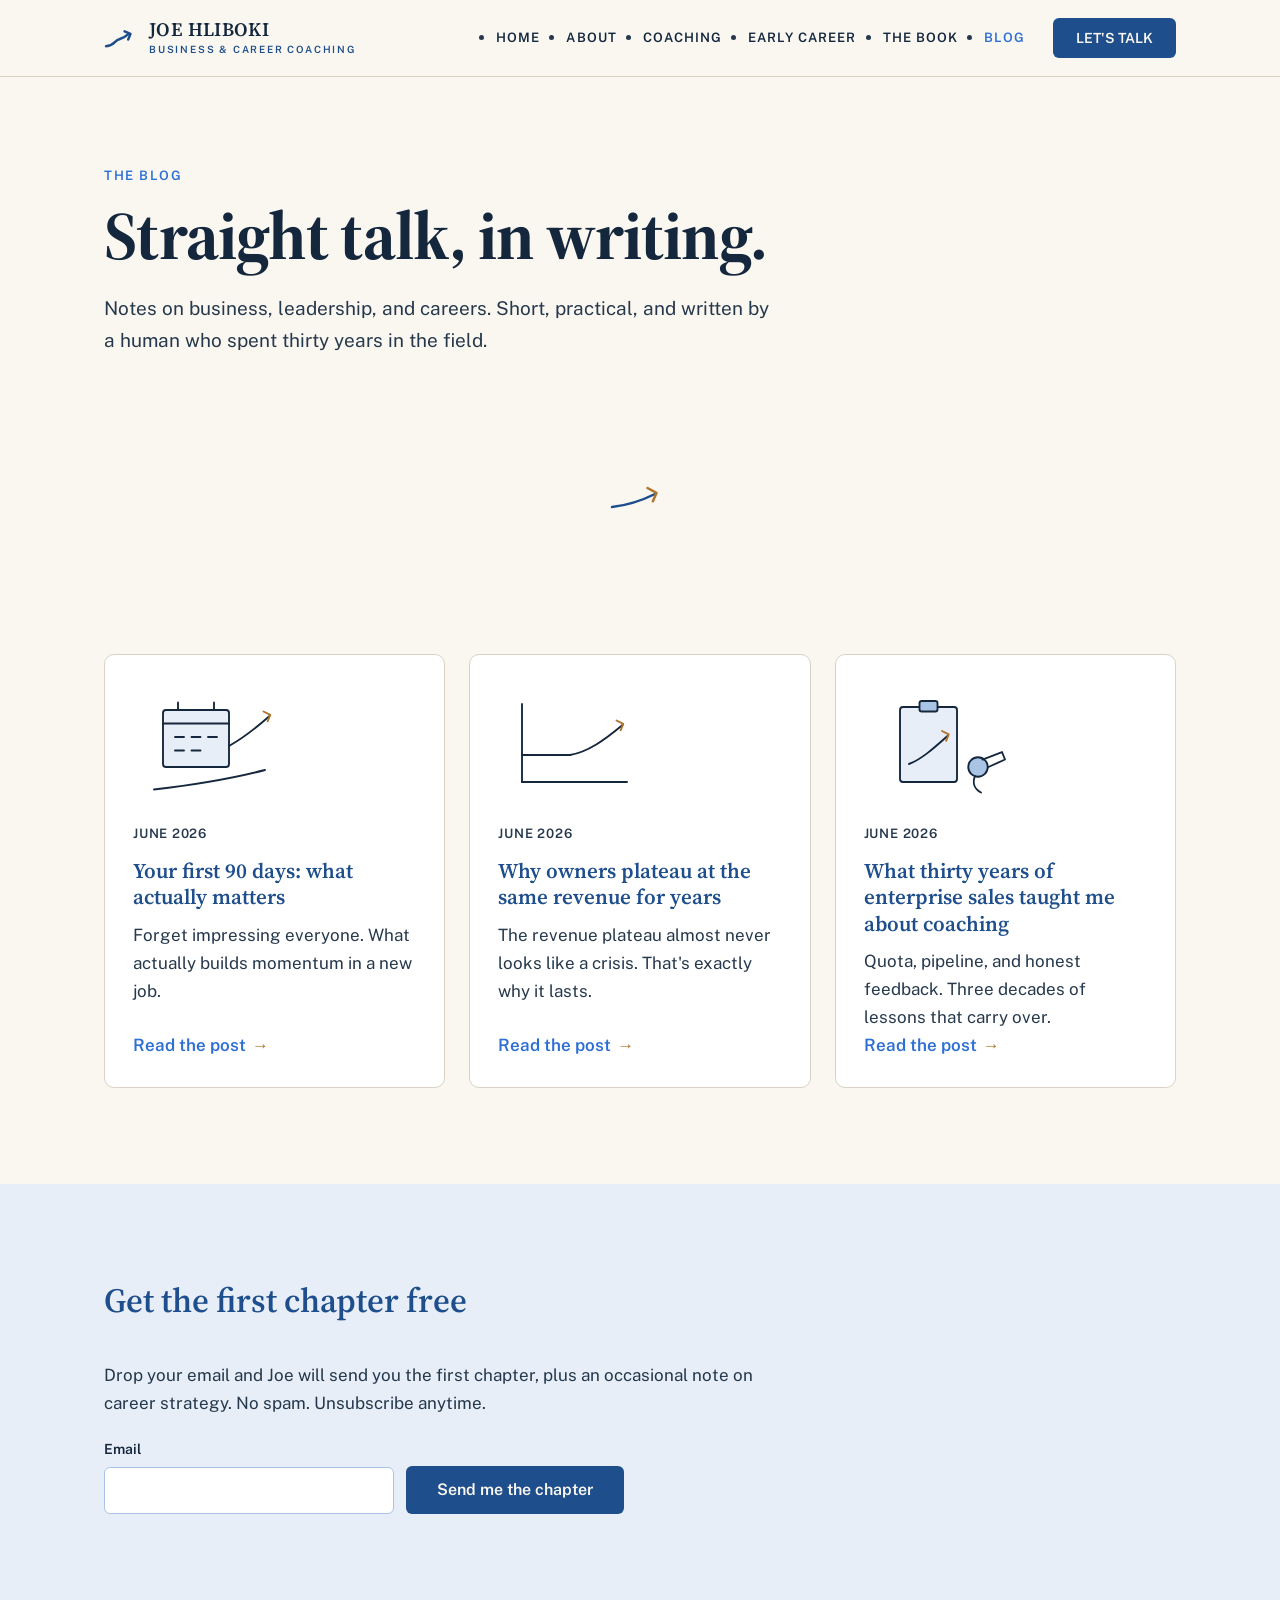
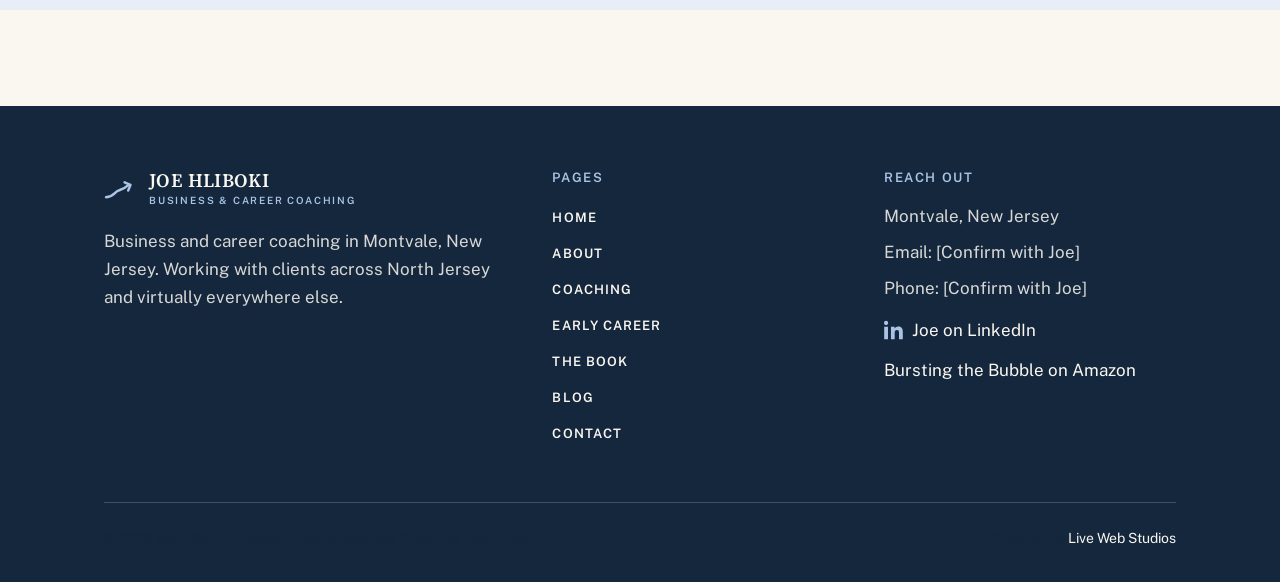
==== blog/index.html @ 923fd943 "Initial build: Joe Hliboki coaching site with design review round applied Static site (10 pages) plu" ====
<!DOCTYPE html>
<html lang="en">
<head>
  <meta charset="UTF-8">
  <meta name="viewport" content="width=device-width, initial-scale=1">
  <title>Blog | Joe Hliboki, Business &amp; Career Coach</title>
  <meta name="description" content="Straight talk on business growth, leadership, and early-career strategy from coach and author Joe Hliboki.">
  <!-- CANONICAL: confirm final domain with Joe, then update on every page before go-live -->
  <link rel="canonical" href="https://joehliboki.com/blog/index.html">

  <!-- Open Graph -->
  <meta property="og:title" content="Blog | Joe Hliboki, Business &amp; Career Coach">
  <meta property="og:description" content="Straight talk on business growth, leadership, and early-career strategy from coach and author Joe Hliboki.">
  <!-- CONFIRM WITH JOE: no og-image asset exists yet. Needs a 1200x630px image at images/og-image.jpg before go-live -->
  <meta property="og:image" content="https://joehliboki.com/images/og-image.jpg">
  <meta property="og:url" content="https://joehliboki.com/blog/index.html">
  <meta property="og:type" content="website">

  <link rel="icon" type="image/svg+xml" href="data:image/svg+xml,%3Csvg xmlns='http://www.w3.org/2000/svg' viewBox='0 0 64 64'%3E%3Crect width='64' height='64' rx='14' fill='%23FAF7F1'/%3E%3Cpath d='M10 46c8-1 13-4 17-8 3.2-3.4 6.8-4.8 12-6.6 5.6-2 9.6-4.4 13-7.4' fill='none' stroke='%231E4E8C' stroke-width='5' stroke-linecap='round'/%3E%3Cpath d='M41 15.5l12 6.5-5 12' fill='none' stroke='%231E4E8C' stroke-width='5' stroke-linecap='round' stroke-linejoin='round'/%3E%3C/svg%3E">

  <link rel="preconnect" href="https://fonts.googleapis.com">
  <link rel="preconnect" href="https://fonts.gstatic.com" crossorigin>
  <link href="https://fonts.googleapis.com/css2?family=Public+Sans:wght@400;600&family=Source+Serif+4:opsz,wght@8..60,600;8..60,700&display=swap" rel="stylesheet">
  <link rel="stylesheet" href="../css/style.css">

  <script type="application/ld+json">
  {
    "@context": "https://schema.org",
    "@type": "Blog",
    "name": "Joe Hliboki Blog",
    "description": "Straight talk on business growth, leadership, and early-career strategy.",
    "url": "https://joehliboki.com/blog/index.html",
    "author": {
      "@type": "Person",
      "@id": "https://joehliboki.com/#joe",
      "name": "Joe Hliboki"
    }
  }
  </script>

  <!-- TODO: Replace GA4_PLACEHOLDER with actual G-XXXXXXXXXX before launch -->
  <script async src="https://www.googletagmanager.com/gtag/js?id=GA4_PLACEHOLDER"></script>
  <script>
    window.dataLayer = window.dataLayer || [];
    function gtag(){dataLayer.push(arguments);}
    gtag('js', new Date());
    gtag('config', 'GA4_PLACEHOLDER');
  </script>
</head>
<body>
  <a class="skip-link" href="#main">Skip to content</a>

  <header class="site-header">
    <div class="container header-inner">
      <a class="logo-link" href="../index.html" aria-label="Joe Hliboki, home">
        <svg class="logo-mark" viewBox="0 0 34 22" aria-hidden="true" focusable="false">
          <path class="ml ml-line" pathLength="1" d="M2 19.2c4.1-.5 6.6-1.7 8.6-3.9 1.7-1.9 3.1-2.6 5.8-3.5 2.9-1 5.3-2.2 7.9-4.6"/>
          <path class="ml" d="M20.6 4.4l5.9 2.5-2.3 5.6"/>
        </svg>
        <span class="logo-text">
          <span class="logo-name">JOE HLIBOKI</span>
          <span class="logo-tag">BUSINESS &amp; CAREER COACHING</span>
        </span>
      </a>
      <button class="nav-toggle" aria-expanded="false" aria-controls="site-nav">Menu</button>
      <nav id="site-nav" class="site-nav" aria-label="Primary">
        <ul>
          <li><a href="../index.html">HOME</a></li>
          <li><a href="../about.html">ABOUT</a></li>
          <li><a href="../coaching.html">COACHING</a></li>
          <li><a href="../early-career.html">EARLY CAREER</a></li>
          <li><a href="../book.html">THE BOOK</a></li>
          <li><a href="index.html" aria-current="page">BLOG</a></li>
        </ul>
        <a class="btn btn-solid nav-cta" href="../contact.html">LET'S TALK</a>
      </nav>
    </div>
  </header>

  <main id="main">

    <!-- Hero -->
    <section class="hero">
      <div class="container">
        <div class="hero-copy prose">
          <span class="eyebrow">The Blog</span>
          <h1>Straight talk, in writing.</h1>
          <p class="lead">Notes on business, leadership, and careers. Short, practical, and written by a human who spent thirty years in the field.</p>
        </div>
      </div>
    </section>

    <div class="divider" aria-hidden="true">
      <svg viewBox="0 0 60 26" focusable="false">
        <path class="ln d-line" pathLength="1" d="M2 23c14-1.6 27-5 43-13"/>
        <path class="ln d-arrow" d="M37.5 4l9 4.9-3.6 8.4"/>
      </svg>
    </div>

    <!-- Posts -->
    <section class="section">
      <div class="container">
        <div class="post-grid">
          <article class="post-card reveal">
            <svg class="illo spot" viewBox="0 0 200 160" role="img" aria-label="A wall calendar with a line rising off its grid toward an arrowhead.">
              <rect class="ln fw" x="40" y="36" width="88" height="76" rx="4"/>
              <path class="ln" d="M40 54 h88"/>
              <path class="ln" d="M60 36 v-10"/>
              <path class="ln" d="M108 36 v-10"/>
              <path class="ln" d="M56 72 h12"/>
              <path class="ln" d="M78 72 h12"/>
              <path class="ln" d="M100 72 h12"/>
              <path class="ln" d="M56 90 h12"/>
              <path class="ln" d="M78 90 h12"/>
              <path class="ln" d="M128 84 C146 74 164 60 182 44"/>
              <path class="ln ar" d="M174 38l9 4.6-3.5 8.6"/>
              <path class="ln" d="M28 142 C80 136 130 128 176 116"/>
            </svg>
            <!-- CONFIRM WITH JOE: publish date -->
            <time datetime="2026-06">June 2026</time>
            <h2>Your first 90 days: what actually matters</h2>
            <p>Forget impressing everyone. What actually builds momentum in a new job.</p>
            <a class="card-link" href="first-90-days.html">Read the post <span class="arrow" aria-hidden="true">&rarr;</span></a>
          </article>
          <article class="post-card reveal">
            <svg class="illo spot" viewBox="0 0 200 160" role="img" aria-label="A chart where a long flat line finally breaks upward toward an arrowhead.">
              <path class="ln" d="M32 28 v104"/>
              <path class="ln" d="M32 132 h140"/>
              <path class="ln" d="M32 96 H96 C120 92 142 76 166 56"/>
              <path class="ln ar" d="M158 50l9 4.6-3.5 8.6"/>
            </svg>
            <!-- CONFIRM WITH JOE: publish date -->
            <time datetime="2026-06">June 2026</time>
            <h2>Why owners plateau at the same revenue for years</h2>
            <p>The revenue plateau almost never looks like a crisis. That's exactly why it lasts.</p>
            <a class="card-link" href="why-owners-plateau.html">Read the post <span class="arrow" aria-hidden="true">&rarr;</span></a>
          </article>
          <article class="post-card reveal">
            <svg class="illo spot" viewBox="0 0 200 160" role="img" aria-label="A coach's clipboard with a rising chart, next to a whistle on a cord.">
              <rect class="ln fw" x="48" y="32" width="76" height="100" rx="4"/>
              <rect class="ln fs" x="74" y="24" width="24" height="14" rx="3"/>
              <path class="ln" d="M60 108 C76 102 92 88 112 70"/>
              <path class="ln ar" d="M104 64l9 4.6-3.5 8.6"/>
              <circle class="ln fs" cx="152" cy="112" r="13"/>
              <path class="ln" d="M158 102 L184 92 L188 102 L166 112"/>
              <path class="ln" d="M148 124 c-4 10 0 18 8 22"/>
            </svg>
            <!-- CONFIRM WITH JOE: publish date -->
            <time datetime="2026-06">June 2026</time>
            <h2>What thirty years of enterprise sales taught me about coaching</h2>
            <p>Quota, pipeline, and honest feedback. Three decades of lessons that carry over.</p>
            <a class="card-link" href="what-sales-taught-me.html">Read the post <span class="arrow" aria-hidden="true">&rarr;</span></a>
          </article>
        </div>
      </div>
    </section>

    <!-- First chapter capture (shared component from book.html) -->
    <section class="section band">
      <div class="container">
        <div class="section-head reveal">
          <h2>Get the first chapter free</h2>
        </div>
        <div class="prose reveal">
          <p>Drop your email and Joe will send you the first chapter, plus an occasional note on career strategy. No spam. Unsubscribe anytime.</p>
        </div>
        <!-- CONFIRM WITH JOE: chapter PDF and email delivery method -->
        <!-- TODO: Replace PLACEHOLDER with the real Formspree form ID before launch -->
        <form class="inline-form reveal" action="https://formspree.io/f/PLACEHOLDER" method="POST">
          <div class="field">
            <label for="chapter-email">Email</label>
            <input type="email" id="chapter-email" name="email" required autocomplete="email">
          </div>
          <input type="text" name="_gotcha" class="gotcha" tabindex="-1" aria-hidden="true">
          <button type="submit" class="btn btn-solid">Send me the chapter</button>
        </form>
      </div>
    </section>

  </main>

  <footer class="site-footer">
    <div class="container">
      <div class="footer-grid">
        <div>
          <a class="logo-link" href="../index.html" aria-label="Joe Hliboki, home">
            <svg class="logo-mark" viewBox="0 0 34 22" aria-hidden="true" focusable="false">
              <path class="ml" d="M2 19.2c4.1-.5 6.6-1.7 8.6-3.9 1.7-1.9 3.1-2.6 5.8-3.5 2.9-1 5.3-2.2 7.9-4.6"/>
              <path class="ml" d="M20.6 4.4l5.9 2.5-2.3 5.6"/>
            </svg>
            <span class="logo-text">
              <span class="logo-name">JOE HLIBOKI</span>
              <span class="logo-tag">BUSINESS &amp; CAREER COACHING</span>
            </span>
          </a>
          <p class="footer-desc">Business and career coaching in Montvale, New Jersey. Working with clients across North Jersey and virtually everywhere else.</p>
        </div>
        <nav aria-label="Footer">
          <h2 class="footer-head">Pages</h2>
          <ul>
            <li><a href="../index.html">HOME</a></li>
            <li><a href="../about.html">ABOUT</a></li>
            <li><a href="../coaching.html">COACHING</a></li>
            <li><a href="../early-career.html">EARLY CAREER</a></li>
            <li><a href="../book.html">THE BOOK</a></li>
            <li><a href="index.html">BLOG</a></li>
            <li><a href="../contact.html">CONTACT</a></li>
          </ul>
        </nav>
        <div>
          <h2 class="footer-head">Reach Out</h2>
          <ul class="footer-contact">
            <li>Montvale, New Jersey</li>
            <!-- CONFIRM WITH JOE: business email and phone -->
            <li>Email: [Confirm with Joe]</li>
            <li>Phone: [Confirm with Joe]</li>
            <li>
              <!-- CONFIRM WITH JOE: LinkedIn profile URL -->
              <a class="social-link" href="#" rel="noopener">
                <svg viewBox="0 0 24 24" aria-hidden="true" focusable="false"><path d="M4.98 3.5C4.98 4.88 3.87 6 2.5 6S0 4.88 0 3.5 1.12 1 2.5 1s2.48 1.12 2.48 2.5zM.22 8.1h4.56V23H.22V8.1zM8.34 8.1h4.37v2.03h.06c.61-1.15 2.1-2.37 4.32-2.37 4.62 0 5.47 3.04 5.47 6.99V23h-4.56v-7.21c0-1.72-.03-3.93-2.4-3.93-2.4 0-2.77 1.87-2.77 3.8V23H8.34V8.1z"/></svg>
                Joe on LinkedIn
              </a>
            </li>
            <li><a href="https://www.amazon.com/Bursting-Bubble-Commonsense-Career-Success/dp/B0GXGBN1NW" rel="noopener">Bursting the Bubble on Amazon</a></li>
          </ul>
        </div>
      </div>
      <div class="footer-bottom">
        <p>&copy; 2026 Joe Hliboki &middot; Always Forward Business Coaching &middot; Montvale, NJ</p>
        <p>Powered by <a href="https://livewebstudios.com" target="_blank" rel="noopener">Live Web Studios</a></p>
      </div>
    </div>
  </footer>

  <script src="../js/main.js"></script>
</body>
</html>
---- css/style.css ----
/* ============================================================
   JOE HLIBOKI - Business & Career Coaching
   Design system: warm paper, navy ink, hand-drawn line work.
   Built by Live Web Studios - livewebstudios.com
   ============================================================ */

/* ---------- Tokens ---------- */
:root {
  --cream:       #FAF7F1;  /* page background */
  --paper:       #FFFFFF;  /* cards, form fields */
  --ink:         #14273D;  /* body text, illustration strokes, footer bg */
  --blue:        #1E4E8C;  /* primary: buttons, H1/H2, logo */
  --blue-bright: #2E6FD4;  /* links, hover states, small accents */
  --blue-wash:   #E7EEF7;  /* tinted section bands, illustration fills */
  --sky:         #A9C4E4;  /* secondary illustration fill, subtle borders */
  --line:        #D9D2C5;  /* hairline dividers on cream */
  --brass:       #B0742C;  /* warm accent: arrowhead moments ONLY */

  --font-display: "Source Serif 4", Georgia, "Times New Roman", serif;
  --font-body: "Public Sans", -apple-system, "Segoe UI", Helvetica, Arial, sans-serif;

  --body-ink: color-mix(in srgb, var(--ink) 92%, transparent);
  --btn-hover: color-mix(in srgb, var(--blue) 62%, var(--ink));
  --shadow-soft: 0 10px 24px color-mix(in srgb, var(--ink) 8%, transparent);
}

/* ---------- Reset ---------- */
*,
*::before,
*::after {
  box-sizing: border-box;
  margin: 0;
  padding: 0;
}

html {
  -webkit-text-size-adjust: 100%;
}

body {
  background: var(--cream);
  color: var(--ink);
  font-family: var(--font-body);
  font-size: 16px;
  font-weight: 400;
  line-height: 1.65;
}

img,
svg {
  max-width: 100%;
  display: block;
}

ul[class],
ol[class] {
  list-style: none;
}

/* ---------- Typography ---------- */
h1,
.h1 {
  font-family: var(--font-display);
  font-weight: 700;
  font-size: 36px;
  line-height: 1.07;
  color: var(--ink);
  letter-spacing: -0.015em;
}

h2,
.h2 {
  font-family: var(--font-display);
  font-weight: 600;
  font-size: 27px;
  line-height: 1.2;
  color: var(--blue);
}

h3,
.h3 {
  font-family: var(--font-body);
  font-weight: 600;
  font-size: 19px;
  line-height: 1.35;
  color: var(--ink);
}

p,
li {
  color: var(--body-ink);
}

.lead {
  font-size: 18px;
}

.eyebrow {
  display: block;
  font-family: var(--font-body);
  font-weight: 600;
  font-size: 13px;
  letter-spacing: 0.12em;
  text-transform: uppercase;
  color: var(--blue-bright);
  margin-bottom: 14px;
}

.subhead {
  font-family: var(--font-display);
  font-weight: 600;
  font-size: 21px;
  line-height: 1.3;
  color: var(--blue);
}

blockquote {
  font-family: var(--font-display);
  font-weight: 600;
  font-size: 19px;
  line-height: 1.45;
  color: var(--ink);
}

/* Oversized editorial pull-quote. Always a repeat of a sentence
   already on the page, so instances carry aria-hidden="true". */
.pull-quote {
  font-family: var(--font-display);
  font-weight: 600;
  font-size: 26px;
  line-height: 1.25;
  letter-spacing: -0.01em;
  color: var(--blue);
}

.quote-band {
  text-align: center;
}

.quote-band .pull-quote {
  font-size: 30px;
  max-width: 24ch;
  margin: 0 auto;
}

.prose {
  max-width: 68ch;
}

.prose p,
.prose ul,
.prose ol {
  margin-bottom: 1.25em;
}

.prose h2 {
  margin-top: 1.6em;
  margin-bottom: 0.6em;
}

.prose h3 {
  margin-top: 1.4em;
  margin-bottom: 0.5em;
}

.prose ul {
  padding-left: 1.2em;
}

.prose li {
  margin-bottom: 0.5em;
}

/* ---------- Links ---------- */
a {
  color: var(--blue-bright);
  text-decoration: none;
}

a:hover {
  color: var(--blue);
  text-decoration: underline;
  text-underline-offset: 3px;
}

/* ---------- Buttons ---------- */
.btn {
  display: inline-block;
  font-family: var(--font-body);
  font-weight: 600;
  font-size: 16px;
  line-height: 1;
  padding: 15px 30px;
  border-radius: 6px;
  border: 1.5px solid transparent;
  cursor: pointer;
  text-align: center;
}

.btn:hover {
  text-decoration: none;
}

.btn-solid {
  background: var(--blue);
  color: var(--cream);
}

.btn-solid:hover,
.btn-solid:focus-visible {
  background: var(--btn-hover);
  color: var(--cream);
}

.btn-ghost {
  background: transparent;
  border-color: var(--blue);
  color: var(--blue);
}

.btn-ghost:hover,
.btn-ghost:focus-visible {
  background: var(--blue-wash);
  color: var(--blue);
}

.btn-row {
  display: flex;
  flex-wrap: wrap;
  gap: 14px;
  margin-top: 28px;
}

/* ---------- Focus ---------- */
:focus-visible {
  outline: 2px solid var(--blue-bright);
  outline-offset: 2px;
}

.skip-link {
  position: absolute;
  left: -9999px;
  top: 0;
  background: var(--blue);
  color: var(--cream);
  padding: 10px 18px;
  border-radius: 0 0 6px 0;
  z-index: 100;
}

.skip-link:focus {
  left: 0;
}

/* ---------- Layout ---------- */
.container {
  max-width: 1120px;
  margin: 0 auto;
  padding-left: 24px;
  padding-right: 24px;
}

.section {
  padding: 64px 0;
}

.band {
  background: var(--blue-wash);
}

.section-head {
  max-width: 68ch;
  margin-bottom: 40px;
}

.center {
  text-align: center;
}

.center .section-head,
.center .prose {
  margin-left: auto;
  margin-right: auto;
}

/* Two-column editorial split: prose left, aside (pull-quote,
   portrait, spot illo) right. Stacks on mobile. */
.split {
  display: grid;
  gap: 32px;
}

@media (min-width: 900px) {
  .split {
    grid-template-columns: minmax(0, 1.05fr) minmax(0, 0.75fr);
    gap: 64px;
  }

  .split-aside {
    align-self: center;
  }
}

/* Dark full-bleed peak section: one per page, max */
.band-ink {
  background: var(--ink);
}

.band-ink h2,
.band-ink .h2 {
  color: var(--cream);
}

.band-ink .eyebrow {
  color: var(--sky);
}

.band-ink p,
.band-ink li {
  color: color-mix(in srgb, var(--cream) 84%, transparent);
}

.band-ink .pull-quote {
  color: var(--sky);
}

.band-ink .btn-solid {
  background: var(--cream);
  color: var(--ink);
}

.band-ink .btn-solid:hover,
.band-ink .btn-solid:focus-visible {
  background: var(--sky);
  color: var(--ink);
}

.band-ink .btn-ghost {
  border-color: var(--sky);
  color: var(--cream);
}

.band-ink .btn-ghost:hover,
.band-ink .btn-ghost:focus-visible {
  background: color-mix(in srgb, var(--sky) 18%, transparent);
  color: var(--cream);
}

.band-ink .illo .ln {
  stroke: var(--cream);
}

/* Labeled placeholder frames for pending photo assets.
   Specs live in NEEDS-ASSETS.md. */
.img-placeholder {
  display: grid;
  place-items: center;
  background: var(--blue-wash);
  border: 1.5px dashed var(--sky);
  border-radius: 10px;
  padding: 24px;
  text-align: center;
  font-family: var(--font-body);
  font-weight: 600;
  font-size: 12px;
  letter-spacing: 0.1em;
  text-transform: uppercase;
  line-height: 1.6;
  color: var(--blue);
}

.ph-portrait {
  aspect-ratio: 4 / 5;
  width: 100%;
  max-width: 400px;
  margin: 0 auto;
}

.ph-cover {
  aspect-ratio: 2 / 3;
  width: 100%;
  max-width: 280px;
  margin: 0 auto;
}

.ph-cover-small {
  width: 160px;
  max-width: 100%;
}

/* Book cover placeholder keeps the popped-bubble burst accent */
.cover-wrap {
  position: relative;
  width: fit-content;
  max-width: 100%;
  margin: 0 auto;
}

.cover-wrap .img-placeholder {
  margin: 0;
}

.cover-wrap .burst {
  position: absolute;
  top: -22px;
  right: -26px;
  width: 52px;
  height: 52px;
}

/* Proof strip: employers already named in the body copy */
.proof-row {
  margin-top: 48px;
  padding-top: 24px;
  border-top: 1px solid var(--line);
  display: flex;
  flex-wrap: wrap;
  align-items: baseline;
  gap: 8px 24px;
}

.proof-label {
  font-family: var(--font-body);
  font-weight: 600;
  font-size: 12px;
  letter-spacing: 0.12em;
  text-transform: uppercase;
  color: color-mix(in srgb, var(--ink) 62%, transparent);
}

.proof-names {
  font-family: var(--font-display);
  font-weight: 600;
  font-size: 18px;
  letter-spacing: 0.01em;
  color: color-mix(in srgb, var(--ink) 78%, transparent);
}

/* ---------- Header ---------- */
.site-header {
  position: sticky;
  top: 0;
  z-index: 50;
  background: var(--cream);
  border-bottom: 1px solid var(--line);
}

.header-inner {
  display: flex;
  align-items: center;
  justify-content: space-between;
  gap: 24px;
  min-height: 76px;
  position: relative;
}

.logo-link {
  display: flex;
  align-items: center;
  gap: 11px;
  color: var(--ink);
  flex-shrink: 0;
}

.logo-link:hover {
  text-decoration: none;
  color: var(--ink);
}

.logo-mark {
  width: 34px;
  height: 22px;
  flex-shrink: 0;
}

.logo-mark .ml {
  fill: none;
  stroke: var(--blue);
  stroke-width: 2.5;
  stroke-linecap: round;
  stroke-linejoin: round;
}

.logo-name {
  display: block;
  font-family: var(--font-display);
  font-weight: 600;
  font-size: 19px;
  letter-spacing: 0.02em;
  line-height: 1.15;
  color: var(--ink);
}

.logo-tag {
  display: block;
  font-family: var(--font-body);
  font-weight: 600;
  font-size: 10px;
  letter-spacing: 0.18em;
  text-transform: uppercase;
  color: var(--blue);
}

/* Nav */
.nav-toggle {
  display: inline-block;
  background: transparent;
  border: 1.5px solid var(--blue);
  border-radius: 6px;
  color: var(--blue);
  font-family: var(--font-body);
  font-weight: 600;
  font-size: 13px;
  letter-spacing: 0.08em;
  text-transform: uppercase;
  padding: 9px 14px;
  cursor: pointer;
}

.site-nav {
  display: none;
  position: absolute;
  top: 100%;
  left: -24px;
  right: -24px;
  background: var(--cream);
  border-bottom: 1px solid var(--line);
  padding: 12px 24px 24px;
}

.nav-open .site-nav {
  display: block;
}

.site-nav ul {
  display: flex;
  flex-direction: column;
  gap: 4px;
}

.site-nav ul a {
  display: block;
  padding: 10px 2px;
  font-family: var(--font-body);
  font-weight: 600;
  font-size: 13px;
  letter-spacing: 0.08em;
  text-transform: uppercase;
  color: var(--ink);
}

.site-nav ul a:hover {
  color: var(--blue-bright);
  text-decoration: none;
}

.site-nav ul a[aria-current="page"] {
  color: var(--blue-bright);
}

.nav-cta {
  margin-top: 14px;
  font-size: 14px;
  padding: 12px 22px;
}

@media (min-width: 900px) {
  .nav-toggle {
    display: none;
  }

  .site-nav {
    display: flex;
    align-items: center;
    gap: 28px;
    position: static;
    background: transparent;
    border: 0;
    padding: 0;
  }

  .site-nav ul {
    flex-direction: row;
    gap: 26px;
  }

  .site-nav ul a {
    padding: 6px 0;
  }

  .nav-cta {
    margin-top: 0;
  }
}

/* ---------- Hero ---------- */
.hero {
  padding: 56px 0 64px;
}

.hero-grid {
  display: grid;
  gap: 40px;
  align-items: center;
}

.hero-illo {
  order: -1;
  max-width: 480px;
  margin: 0 auto;
  width: 100%;
}

.hero-copy .lead {
  margin-top: 20px;
}

@media (min-width: 900px) {
  .hero {
    padding: 88px 0 96px;
  }

  .hero-grid {
    grid-template-columns: 1.15fr 0.85fr;
    gap: 56px;
  }

  .hero-illo {
    order: 0;
    margin: 0;
  }
}

/* ---------- Illustrations ---------- */
.illo {
  width: 100%;
  height: auto;
}

.illo .ln {
  fill: none;
  stroke: var(--ink);
  stroke-width: 2.5;
  stroke-linecap: round;
  stroke-linejoin: round;
}

.illo .fw {
  fill: var(--blue-wash);
}

.illo .fs {
  fill: var(--sky);
}

.illo .fp {
  fill: var(--paper);
}

.spot {
  width: 180px;
  max-width: 100%;
  margin-bottom: 20px;
}

.illo-small {
  max-width: 240px;
  margin: 0 auto;
}

/* ---------- Divider glyph ---------- */
.divider {
  display: flex;
  justify-content: center;
  padding: 8px 0;
}

.divider svg {
  width: 60px;
  height: 26px;
  overflow: visible;
}

.divider .ln {
  fill: none;
  stroke: var(--blue);
  stroke-width: 2.5;
  stroke-linecap: round;
  stroke-linejoin: round;
}

/* ---------- Cards & grids ---------- */
.grid-3 {
  display: grid;
  gap: 24px;
}

@media (min-width: 720px) {
  .grid-3 {
    grid-template-columns: repeat(3, 1fr);
  }
}

.card {
  background: var(--paper);
  border: 1px solid var(--line);
  border-radius: 10px;
  padding: 32px 28px;
  display: flex;
  flex-direction: column;
}

.card h3 {
  margin-bottom: 10px;
}

.card p {
  margin-bottom: 18px;
}

.card-link {
  margin-top: auto;
  font-weight: 600;
  display: inline-flex;
  align-items: center;
  gap: 6px;
}

.card-link .arrow {
  display: inline-block;
}

/* Stats */
.stat-row {
  display: grid;
  gap: 20px;
  margin-top: 40px;
  border-top: 1px solid var(--line);
  padding-top: 32px;
}

@media (min-width: 720px) {
  .stat-row {
    grid-template-columns: repeat(3, 1fr);
  }
}

.stat {
  font-family: var(--font-body);
  font-weight: 600;
  color: var(--ink);
}

.stat .stat-mark {
  width: 26px;
  height: 17px;
  margin-bottom: 10px;
}

.stat .stat-mark .ml {
  fill: none;
  stroke: var(--blue-bright);
  stroke-width: 2.5;
  stroke-linecap: round;
  stroke-linejoin: round;
}

/* Testimonials */
.testimonial {
  background: var(--paper);
  border: 1px solid var(--line);
  border-radius: 10px;
  padding: 32px 28px;
}

.testimonial blockquote {
  margin-bottom: 16px;
}

.testimonial cite {
  font-style: normal;
  font-size: 14px;
  font-weight: 600;
  color: var(--body-ink);
}

/* CTA band */
.cta-band {
  text-align: center;
}

.cta-band .prose {
  margin: 16px auto 0;
}

.cta-band .btn-row {
  justify-content: center;
}

/* Book page */
.book-cta {
  margin: 32px 0;
}

/* ---------- Blog ---------- */
.post-grid {
  display: grid;
  gap: 24px;
  margin-top: 40px;
}

@media (min-width: 720px) {
  .post-grid {
    grid-template-columns: repeat(3, 1fr);
  }
}

.post-card {
  background: var(--paper);
  border: 1px solid var(--line);
  border-radius: 10px;
  padding: 28px;
  display: flex;
  flex-direction: column;
}

.post-card .spot {
  width: 150px;
}

.post-card h2,
.post-card h3 {
  font-family: var(--font-display);
  font-weight: 600;
  font-size: 21px;
  line-height: 1.25;
  color: var(--blue);
  margin-bottom: 10px;
}

.post-card time {
  font-size: 13px;
  font-weight: 600;
  letter-spacing: 0.06em;
  text-transform: uppercase;
  color: var(--body-ink);
  margin-bottom: 14px;
  display: block;
}

.post-meta {
  font-size: 14px;
  font-weight: 600;
  color: var(--body-ink);
  margin: 14px 0 36px;
}

.post-body {
  max-width: 68ch;
}

/* ---------- Forms ---------- */
.form-grid {
  display: grid;
  gap: 40px;
}

@media (min-width: 900px) {
  .form-grid {
    grid-template-columns: 1.2fr 0.8fr;
    gap: 64px;
  }
}

.field {
  margin-bottom: 22px;
}

.field label {
  display: block;
  font-family: var(--font-body);
  font-weight: 600;
  font-size: 14px;
  margin-bottom: 6px;
  color: var(--ink);
}

.field input,
.field textarea {
  width: 100%;
  background: var(--paper);
  border: 1px solid var(--sky);
  border-radius: 6px;
  padding: 13px 14px;
  font-family: var(--font-body);
  font-size: 16px;
  color: var(--ink);
}

.field textarea {
  min-height: 160px;
  resize: vertical;
}

.field input:focus-visible,
.field textarea:focus-visible {
  outline: 2px solid var(--blue-bright);
  outline-offset: 1px;
  border-color: var(--blue-bright);
}

.gotcha {
  display: none;
}

.inline-form {
  display: flex;
  flex-wrap: wrap;
  gap: 12px;
  align-items: flex-end;
  max-width: 520px;
}

.inline-form .field {
  flex: 1 1 260px;
  margin-bottom: 0;
}

/* Contact sidebar */
.info-block {
  background: var(--paper);
  border: 1px solid var(--line);
  border-radius: 10px;
  padding: 32px 28px;
  align-self: start;
}

.info-block h2 {
  font-size: 21px;
  margin-bottom: 14px;
}

.info-block ul li {
  margin-bottom: 10px;
}

.info-block .social-link svg {
  width: 18px;
  height: 18px;
  fill: var(--blue-bright);
}

/* ---------- Footer ---------- */
.site-footer {
  background: var(--ink);
  color: var(--cream);
  padding: 64px 0 32px;
  margin-top: 64px;
}

.site-footer .logo-mark .ml {
  stroke: var(--sky);
}

.site-footer .logo-name {
  color: var(--cream);
}

.site-footer .logo-tag {
  color: var(--sky);
}

.footer-grid {
  display: grid;
  gap: 40px;
  margin-bottom: 48px;
}

@media (min-width: 720px) {
  .footer-grid {
    grid-template-columns: 1.4fr 1fr 1fr;
  }
}

.footer-desc {
  margin-top: 18px;
  max-width: 40ch;
  color: color-mix(in srgb, var(--cream) 85%, transparent);
}

.footer-head {
  font-family: var(--font-body);
  font-weight: 600;
  font-size: 13px;
  letter-spacing: 0.12em;
  text-transform: uppercase;
  color: var(--sky);
  margin-bottom: 16px;
}

.site-footer nav ul li {
  margin-bottom: 8px;
}

.site-footer a {
  color: var(--cream);
}

.site-footer a:hover {
  color: var(--sky);
}

.site-footer nav ul a {
  font-family: var(--font-body);
  font-weight: 600;
  font-size: 13px;
  letter-spacing: 0.08em;
  text-transform: uppercase;
}

.footer-contact li {
  margin-bottom: 8px;
  color: color-mix(in srgb, var(--cream) 85%, transparent);
}

.social-link {
  display: inline-flex;
  align-items: center;
  gap: 8px;
  margin-top: 6px;
}

.social-link svg {
  width: 20px;
  height: 20px;
  fill: var(--sky);
}

.footer-bottom {
  border-top: 1px solid color-mix(in srgb, var(--cream) 20%, transparent);
  padding-top: 24px;
  display: flex;
  flex-wrap: wrap;
  gap: 12px;
  justify-content: space-between;
  font-size: 14px;
  color: color-mix(in srgb, var(--cream) 75%, transparent);
}

/* ============================================================
   MOTION - everything moves forward.
   All motion lives inside this media query. With reduced
   motion set, the site is instantly visible and static.
   ============================================================ */
@media (prefers-reduced-motion: no-preference) {

  /* --- The line draws itself --- */
  @keyframes af-draw {
    to {
      stroke-dashoffset: 0;
    }
  }

  @keyframes af-fade {
    to {
      opacity: 1;
    }
  }

  /* Hero line: draws on page load. The one load animation. */
  .af-line {
    stroke-dasharray: 1;
    stroke-dashoffset: 1;
    animation: af-draw 1.2s ease-out 0.3s forwards;
  }

  .af-arrow {
    opacity: 0;
    animation: af-fade 0.25s ease-out 1.5s forwards;
  }

  /* Section divider glyph: draws on scroll into view.
     Hidden states are gated on .js so content stays visible
     when scripts never run. */
  .js .divider .d-line {
    stroke-dasharray: 1;
    stroke-dashoffset: 1;
    transition: stroke-dashoffset 0.6s ease-out;
  }

  .js .divider .d-arrow {
    opacity: 0;
    transition: opacity 0.25s ease-out 0.55s;
  }

  .divider.visible .d-line {
    stroke-dashoffset: 0;
  }

  .divider.visible .d-arrow {
    opacity: 1;
  }

  /* Logo mark: static, except a single redraw on header logo hover */
  @keyframes logo-redraw {
    from {
      stroke-dashoffset: 1;
    }
    to {
      stroke-dashoffset: 0;
    }
  }

  .logo-link .logo-mark .ml-line {
    stroke-dasharray: 1;
    stroke-dashoffset: 0;
  }

  .logo-link:hover .logo-mark .ml-line {
    animation: logo-redraw 0.5s ease-out;
  }

  /* --- Scroll reveals: up and slightly rightward. Forward, always. --- */
  .js .reveal {
    opacity: 0;
    transform: translate(-8px, 16px);
    transition:
      opacity 0.55s ease-out,
      transform 0.55s ease-out;
    transition-delay: calc(var(--stagger, 0) * 90ms);
  }

  .reveal.visible {
    opacity: 1;
    transform: translate(0, 0);
  }

  /* Stagger siblings in grids: max 3 per group */
  .grid-3 > .reveal:nth-child(2),
  .post-grid > .reveal:nth-child(2) {
    --stagger: 1;
  }

  .grid-3 > .reveal:nth-child(3),
  .post-grid > .reveal:nth-child(3) {
    --stagger: 2;
  }

  /* --- Hover micro-interactions --- */
  .card,
  .post-card,
  .testimonial {
    transition:
      transform 0.2s ease-out,
      box-shadow 0.2s ease-out;
  }

  .card:hover,
  .post-card:hover,
  .testimonial:hover {
    transform: translateY(-3px);
    box-shadow: var(--shadow-soft);
  }

  .card-link .arrow {
    transition: transform 0.2s ease-out;
  }

  .card:hover .card-link .arrow,
  .post-card:hover .card-link .arrow {
    transform: translateX(4px);
  }

  .post-card .spot {
    transition: transform 0.3s ease-out;
  }

  .post-card:hover .spot {
    transform: translateX(4px);
  }

  .btn {
    transition:
      background-color 0.2s ease-out,
      transform 0.2s ease-out;
  }

  .btn:hover {
    transform: translateX(1px);
  }

  /* Text links: underline slides in from the left */
  .prose a:not(.btn),
  .post-body a:not(.btn) {
    text-decoration: none;
    background-image: linear-gradient(currentColor, currentColor);
    background-repeat: no-repeat;
    background-position: left bottom;
    background-size: 0% 1.5px;
    transition: background-size 0.25s ease-out;
    padding-bottom: 1px;
  }

  .prose a:not(.btn):hover,
  .post-body a:not(.btn):hover {
    text-decoration: none;
    background-size: 100% 1.5px;
  }

  /* Mobile nav: clean slide-down */
  @keyframes nav-in {
    from {
      opacity: 0;
      transform: translateY(-8px);
    }
    to {
      opacity: 1;
      transform: translateY(0);
    }
  }

  @media (max-width: 899px) {
    .nav-open .site-nav {
      animation: nav-in 0.25s ease-out;
    }
  }

  /* --- Ambient: the hero circle breathes. Home page only. --- */
  @keyframes breathe {
    from {
      transform: translateY(0);
    }
    to {
      transform: translateY(-6px);
    }
  }

  .breathe {
    animation: breathe 9s ease-in-out infinite alternate;
  }
}

/* ---------- Desktop type scale ---------- */
@media (min-width: 900px) {
  body {
    font-size: 17px;
  }

  h1,
  .h1 {
    font-size: 68px;
  }

  h2,
  .h2 {
    font-size: 34px;
  }

  .pull-quote {
    font-size: 32px;
  }

  .quote-band .pull-quote {
    font-size: 42px;
  }

  h3,
  .h3 {
    font-size: 22px;
  }

  .lead {
    font-size: 19px;
  }

  .subhead {
    font-size: 24px;
  }

  .section {
    padding: 96px 0;
  }

  .site-footer {
    margin-top: 96px;
  }
}

/* ---------- Warm accent: arrowheads only ----------
   Placed last on purpose: these override earlier stroke/color
   rules of equal specificity. The logo mark stays navy. */
.illo .ar,
.illo .af-arrow,
.divider .d-arrow {
  stroke: var(--brass);
}

.stat .stat-mark .ar {
  stroke: var(--brass);
}

.card-link .arrow {
  color: var(--brass);
}

.band-ink .illo .ar,
.band-ink .illo .af-arrow {
  stroke: var(--brass);
}
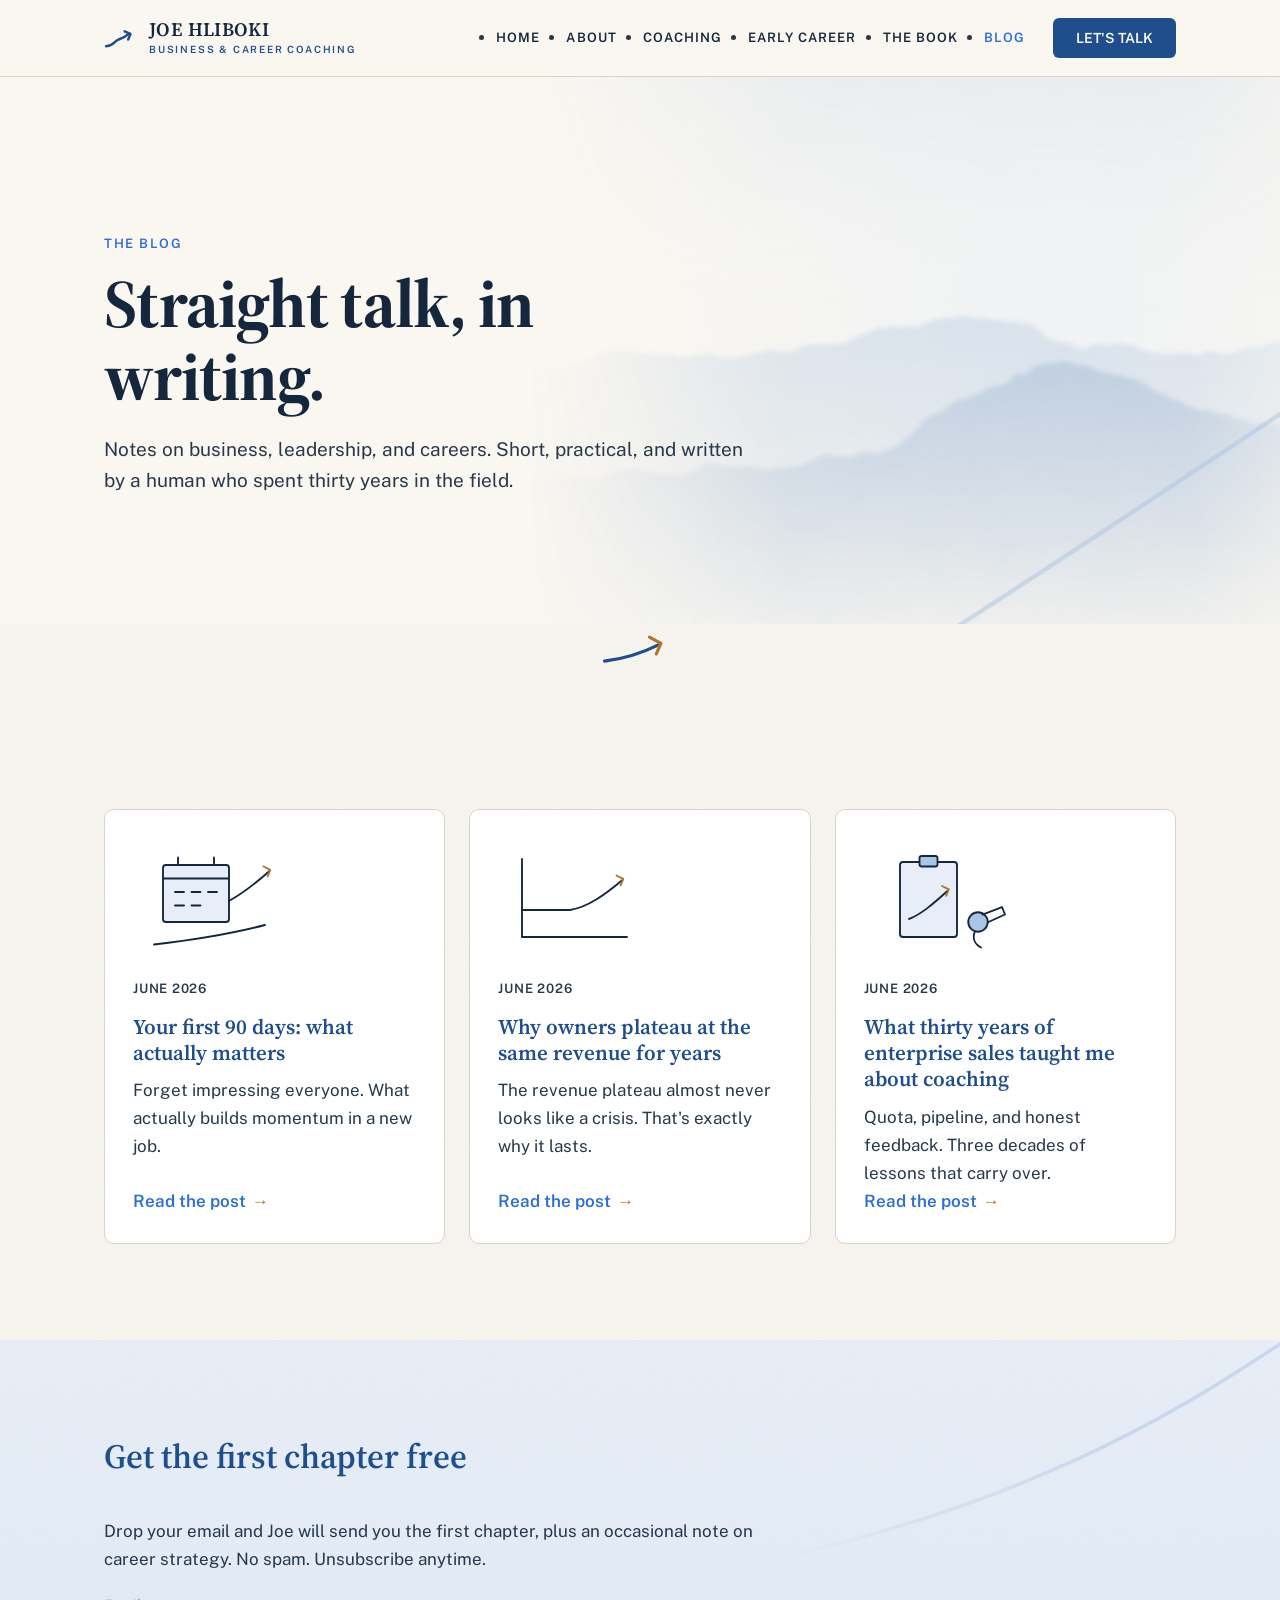
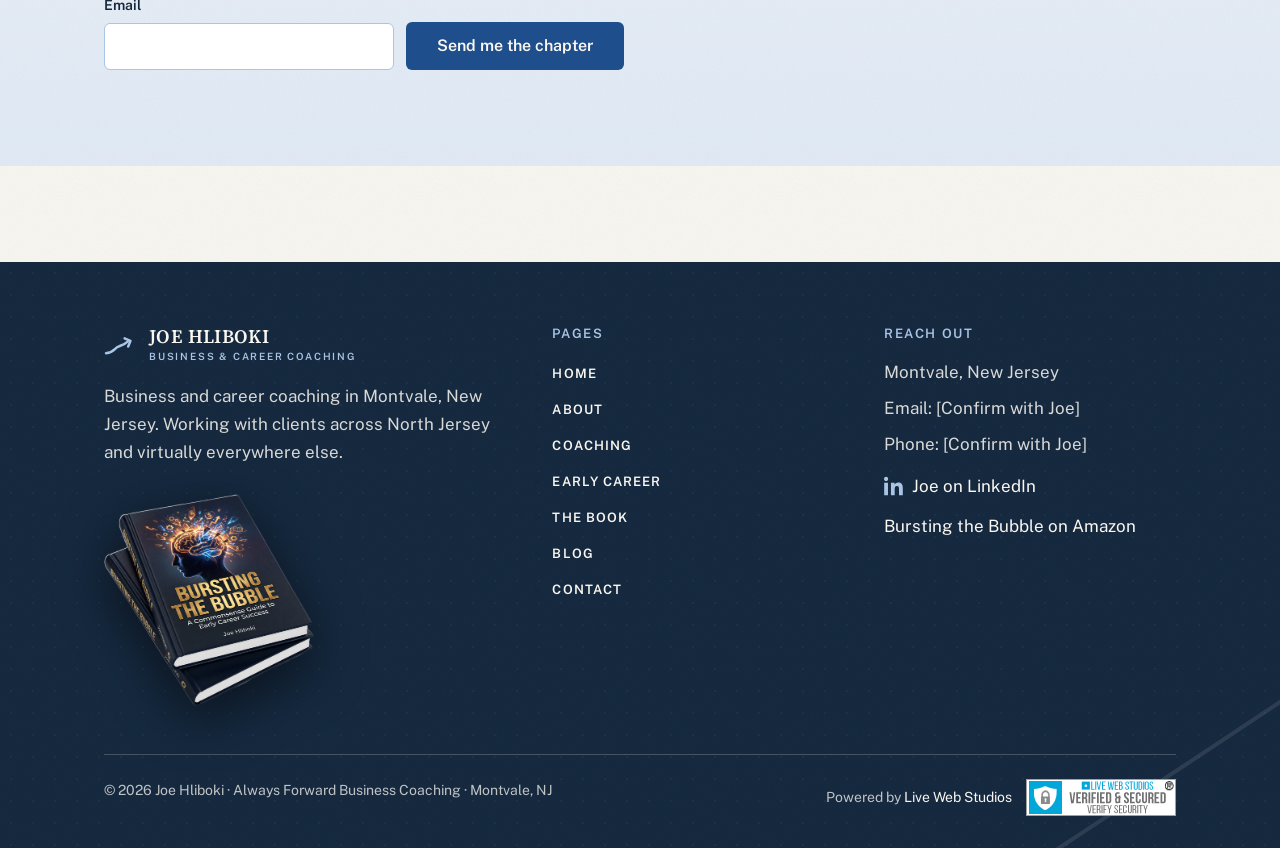
==== commit 7c4c7cc4: "Add hero video, illustration motion, and footer badge - Add wavy.mp4 as the home hero background vid" ====
--- a/blog/index.html
+++ b/blog/index.html
@@ -22,6 +22,7 @@
   <link rel="preconnect" href="https://fonts.gstatic.com" crossorigin>
   <link href="https://fonts.googleapis.com/css2?family=Public+Sans:wght@400;600&family=Source+Serif+4:opsz,wght@8..60,600;8..60,700&display=swap" rel="stylesheet">
   <link rel="stylesheet" href="../css/style.css">
+  <link rel="stylesheet" href="../css/design-enrichment.css">
 
   <script type="application/ld+json">
   {
@@ -194,6 +195,7 @@
             </span>
           </a>
           <p class="footer-desc">Business and career coaching in Montvale, New Jersey. Working with clients across North Jersey and virtually everywhere else.</p>
+          <img class="footer-book" src="../images/book-flat.png" alt="Bursting the Bubble by Joe Hliboki" width="520" height="525" loading="lazy">
         </div>
         <nav aria-label="Footer">
           <h2 class="footer-head">Pages</h2>
@@ -227,7 +229,10 @@
       </div>
       <div class="footer-bottom">
         <p>&copy; 2026 Joe Hliboki &middot; Always Forward Business Coaching &middot; Montvale, NJ</p>
-        <p>Powered by <a href="https://livewebstudios.com" target="_blank" rel="noopener">Live Web Studios</a></p>
+        <div class="footer-made">
+          <p>Powered by <a href="https://livewebstudios.com" target="_blank" rel="noopener">Live Web Studios</a></p>
+          <span class="footer-badge"><img src="../images/verifiedsecured.png" alt="Verified &amp; Secured" width="150" height="37"></span>
+        </div>
       </div>
     </div>
   </footer>
--- a/css/style.css
+++ b/css/style.css
@@ -454,6 +454,54 @@
   position: relative;
 }
 
+/* ----- Home: header floats over the hero video, then a solid
+   sticky bar fades in once scrolling starts ----- */
+.home .site-header {
+  position: fixed;
+  left: 0;
+  right: 0;
+  background: transparent;
+  border-bottom-color: transparent;
+}
+
+/* Soft top scrim so the logo + nav stay legible over the movie */
+.home .site-header::before {
+  content: "";
+  position: absolute;
+  inset: 0;
+  z-index: 1;
+  pointer-events: none;
+  background: linear-gradient(
+    180deg,
+    color-mix(in srgb, var(--cream) 64%, transparent) 0%,
+    color-mix(in srgb, var(--cream) 26%, transparent) 55%,
+    transparent 100%
+  );
+}
+
+/* Solid header that appears on scroll */
+.home .site-header::after {
+  content: "";
+  position: absolute;
+  inset: 0;
+  z-index: 1;
+  pointer-events: none;
+  background: var(--cream);
+  border-bottom: 1px solid var(--line);
+  box-shadow: 0 6px 20px color-mix(in srgb, var(--ink) 7%, transparent);
+  opacity: 0;
+  transition: opacity 0.35s ease;
+}
+
+.home.scrolled .site-header::after {
+  opacity: 1;
+}
+
+/* Keep logo + nav above both header layers */
+.home .header-inner {
+  z-index: 2;
+}
+
 .logo-link {
   display: flex;
   align-items: center;
@@ -517,12 +565,15 @@
   cursor: pointer;
 }
 
+/* Absolute offsets resolve against .header-inner's padding box,
+   which already sits at the viewport edge on mobile, so 0/0 spans
+   full width and the panel's own padding insets the links. */
 .site-nav {
   display: none;
   position: absolute;
   top: 100%;
-  left: -24px;
-  right: -24px;
+  left: 0;
+  right: 0;
   background: var(--cream);
   border-bottom: 1px solid var(--line);
   padding: 12px 24px 24px;
@@ -595,7 +646,43 @@
 
 /* ---------- Hero ---------- */
 .hero {
-  padding: 56px 0 64px;
+  position: relative;
+  overflow: hidden;
+  padding: 116px 0 64px;
+  background: var(--cream);
+}
+
+.hero-video {
+  position: absolute;
+  inset: 0;
+  width: 100%;
+  height: 100%;
+  object-fit: cover;
+  object-position: center right;
+  z-index: 0;
+  pointer-events: none;
+}
+
+/* Cream veil: solid enough on the left to keep copy crisp,
+   fading to clear on the right so the wavy line-work reads. */
+.hero-veil {
+  position: absolute;
+  inset: 0;
+  z-index: 1;
+  pointer-events: none;
+  background:
+    linear-gradient(
+      90deg,
+      color-mix(in srgb, var(--cream) 90%, transparent) 0%,
+      color-mix(in srgb, var(--cream) 78%, transparent) 34%,
+      color-mix(in srgb, var(--cream) 30%, transparent) 66%,
+      transparent 100%
+    );
+}
+
+.hero .container {
+  position: relative;
+  z-index: 2;
 }
 
 .hero-grid {
@@ -604,9 +691,13 @@
   align-items: center;
 }
 
+.hero-copy {
+  max-width: 620px;
+}
+
 .hero-illo {
   order: -1;
-  max-width: 480px;
+  max-width: 420px;
   margin: 0 auto;
   width: 100%;
 }
@@ -617,17 +708,28 @@
 
 @media (min-width: 900px) {
   .hero {
-    padding: 88px 0 96px;
+    padding: 156px 0 104px;
   }
 
   .hero-grid {
-    grid-template-columns: 1.15fr 0.85fr;
+    grid-template-columns: 1.1fr 0.9fr;
     gap: 56px;
+  }
+
+  .hero-copy {
+    max-width: 640px;
   }
 
   .hero-illo {
     order: 0;
     margin: 0;
+    max-width: 480px;
+  }
+}
+
+@media (prefers-reduced-motion: reduce) {
+  .hero-video {
+    display: none;
   }
 }
 
@@ -647,6 +749,16 @@
 
 .illo .fw {
   fill: var(--blue-wash);
+}
+
+/* Hero moon reads as a clear light blue, not near-white */
+.hero-illo .illo .fw {
+  fill: color-mix(in srgb, var(--sky) 55%, var(--paper));
+}
+
+/* Let the climber float above the illustration bounds without clipping */
+.hero-illo .illo {
+  overflow: visible;
 }
 
 .illo .fs {
@@ -1047,6 +1159,31 @@
   color: color-mix(in srgb, var(--cream) 75%, transparent);
 }
 
+/* Footer bottom text is light on the dark bar (override base p color) */
+.footer-bottom p {
+  color: inherit;
+}
+
+.footer-made {
+  display: flex;
+  align-items: center;
+  gap: 14px;
+  flex-wrap: wrap;
+}
+
+/* Verified & Secured badge: exact intrinsic size, stays crisp at 1x/2x */
+.footer-badge {
+  display: inline-flex;
+  line-height: 0;
+  flex-shrink: 0;
+}
+
+.footer-badge img {
+  width: 150px;
+  height: 37px;
+  max-width: none;
+}
+
 /* ============================================================
    MOTION - everything moves forward.
    All motion lives inside this media query. With reduced
@@ -1238,6 +1375,23 @@
   .breathe {
     animation: breathe 9s ease-in-out infinite alternate;
   }
+
+  /* --- The whole scene (man, line, arrow, moon) floats gently
+     up and down together. Home page only. --- */
+  @keyframes drift {
+    0%,
+    100% {
+      transform: translateY(0);
+    }
+    50% {
+      transform: translateY(-48px);
+    }
+  }
+
+  .drift {
+    animation: drift 8s ease-in-out infinite;
+    will-change: transform;
+  }
 }
 
 /* ---------- Desktop type scale ---------- */
--- a/css/design-enrichment.css
+++ b/css/design-enrichment.css
@@ -0,0 +1,295 @@
+/* ============================================================
+   JOE HLIBOKI - Design Enrichment layer
+   Loaded AFTER style.css. Texture, background motifs, and
+   scale refinements only. No structural or copy changes.
+
+   The system: ONE motif (the ascent line with a brass
+   arrowhead, same language as the inline illustrations)
+   reused at different scales, plus two honest print-shop
+   textures (paper grain, halftone whisper). Everything is
+   an inline SVG/gradient data-URI: zero extra requests,
+   a few KB total, version-controls cleanly.
+
+   TUNING GUIDE FOR JON:
+   - Motif visibility: edit stroke-opacity inside the two
+     data-URIs below (--motif-sky, --motif-cream).
+   - Grain intensity: last row of the feColorMatrix in
+     --grain ("0.05" = 5% max alpha). 0 kills it.
+   - Halftone dots: the rgba alpha in .band-ink /
+     .site-footer background layers (0.05).
+   - Motif size/position per section: background-size /
+     background-position in each block below.
+   Built by Live Web Studios - livewebstudios.com
+   ============================================================ */
+
+/* ---------- Enrichment tokens ---------- */
+:root {
+  /* Paper grain: ink-toned fractal noise, max 5% alpha */
+  --grain: url("data:image/svg+xml,%3Csvg xmlns='http://www.w3.org/2000/svg' width='180' height='180'%3E%3Cfilter id='g'%3E%3CfeTurbulence type='fractalNoise' baseFrequency='0.85' numOctaves='2' stitchTiles='stitch'/%3E%3CfeColorMatrix type='matrix' values='0 0 0 0 0.078 0 0 0 0 0.153 0 0 0 0 0.239 0 0 0 0.05 0'/%3E%3C/filter%3E%3Crect width='180' height='180' filter='url(%23g)'/%3E%3C/svg%3E");
+
+  /* Ascent motif, sky stroke + brass arrowhead.
+     For cream and blue-wash surfaces. The line's tail fades
+     in via gradient so cropped edges read as a pen touching
+     down, never a hard cut. */
+  --motif-sky: url("data:image/svg+xml,%3Csvg xmlns='http://www.w3.org/2000/svg' viewBox='0 0 900 620'%3E%3Cdefs%3E%3ClinearGradient id='f' gradientUnits='userSpaceOnUse' x1='-30' y1='0' x2='852' y2='0'%3E%3Cstop offset='0' stop-color='%23A9C4E4' stop-opacity='0'/%3E%3Cstop offset='0.4' stop-color='%23A9C4E4' stop-opacity='0.5'/%3E%3Cstop offset='1' stop-color='%23A9C4E4' stop-opacity='0.5'/%3E%3C/linearGradient%3E%3C/defs%3E%3Cg fill='none' stroke-width='3.5' stroke-linecap='round' stroke-linejoin='round'%3E%3Cpath stroke='url(%23f)' d='M-30 600C150 560 300 500 440 410 580 320 700 240 852 138'/%3E%3Cpath stroke='%23B0742C' stroke-opacity='0.4' d='M815 101l43 22-17 40'/%3E%3C/g%3E%3C/svg%3E");
+
+  /* Ascent motif, cream stroke + brass arrowhead.
+     For the dark ink bands and footer. */
+  --motif-cream: url("data:image/svg+xml,%3Csvg xmlns='http://www.w3.org/2000/svg' viewBox='0 0 900 620'%3E%3Cdefs%3E%3ClinearGradient id='f' gradientUnits='userSpaceOnUse' x1='-30' y1='0' x2='852' y2='0'%3E%3Cstop offset='0' stop-color='%23FAF7F1' stop-opacity='0'/%3E%3Cstop offset='0.4' stop-color='%23FAF7F1' stop-opacity='0.1'/%3E%3Cstop offset='1' stop-color='%23FAF7F1' stop-opacity='0.1'/%3E%3C/linearGradient%3E%3C/defs%3E%3Cg fill='none' stroke-width='3.5' stroke-linecap='round' stroke-linejoin='round'%3E%3Cpath stroke='url(%23f)' d='M-30 600C150 560 300 500 440 410 580 320 700 240 852 138'/%3E%3Cpath stroke='%23B0742C' stroke-opacity='0.5' d='M815 101l43 22-17 40'/%3E%3C/g%3E%3C/svg%3E");
+}
+
+/* ---------- 1. The paper feels like paper ---------- */
+/* Grain rides on the body cream; sections with their own
+   background add it back in their own stack below. */
+body {
+  background-image: var(--grain);
+}
+
+/* ---------- 2. Hero: watercolor horizon + line echo ---------- */
+/* Three stacked layers, back to front:
+   1) ascent line motif, echoing the illustration's own path
+   2) watercolor sky + mountain, filling the open space above
+      and behind the figure (the summit it climbs toward)
+   3) radial wash grounding the illo side
+   The watercolor sits to the right so hero copy contrast on the
+   left is untouched. Tune position/size in the two media blocks. */
+.hero {
+  background-image:
+    var(--motif-sky),
+    url("../images/hero-watercolor.svg"),
+    radial-gradient(
+      ellipse 640px 420px at 82% 42%,
+      color-mix(in srgb, var(--blue-wash) 55%, transparent),
+      transparent 70%
+    );
+  background-repeat: no-repeat, no-repeat, no-repeat;
+  background-position: right -220px bottom -300px, right -40px top 10px, center;
+  background-size: 1150px auto, 660px auto, auto;
+}
+
+@media (min-width: 900px) {
+  .hero {
+    background-position: right -220px bottom -300px, right -20px top -78px, center;
+    background-size: 1150px auto, 780px auto, auto;
+  }
+}
+
+/* ---------- 3. Blue-wash bands: depth, not flatness ---------- */
+/* The motif peeks in from the band's top-right corner as a
+   quiet rising tail. Cropped so it never crosses the centered
+   content column or shows its arrowhead here. */
+.band {
+  background-image:
+    var(--motif-sky),
+    var(--grain),
+    linear-gradient(
+      180deg,
+      color-mix(in srgb, var(--blue-wash) 86%, white) 0%,
+      var(--blue-wash) 52%,
+      color-mix(in srgb, var(--blue-wash) 92%, var(--sky)) 100%
+    );
+  background-repeat: no-repeat, repeat, no-repeat;
+  background-position: right -420px top -380px, 0 0, center;
+  background-size: 900px auto, 180px 180px, cover;
+}
+
+/* ---------- 4. Ink bands + footer: pressed, not painted ---------- */
+/* Halftone whisper (like it came off a press) + one large
+   ascent line rising through the dark. The brass arrowhead
+   is the single warm moment per band. */
+.band-ink,
+.site-footer {
+  background-image:
+    var(--motif-cream),
+    radial-gradient(
+      circle,
+      rgba(250, 247, 241, 0.035) 1.1px,
+      transparent 1.6px
+    ),
+    var(--grain);
+  background-repeat: no-repeat, repeat, repeat;
+  background-position: right -160px bottom -180px, 0 0, 0 0;
+  background-size: 1050px auto, 22px 22px, 180px 180px;
+  background-color: var(--ink);
+}
+
+/* Footer: motif tucked lower so link columns stay quiet */
+.site-footer {
+  background-position: right -200px bottom -320px, 0 0, 0 0;
+}
+
+/* ---------- 5. Quote band ---------- */
+/* Deliberately clean: the oversized serif quote IS the
+   design moment. Scale bump lives in section 7. A motif here
+   read as a stray mark beside the type, so it was cut. */
+
+/* ---------- 6. Cards ---------- */
+/* Left untouched on purpose. The spot illustrations and brass
+   link arrows already carry the cards; a corner watermark at
+   card scale rendered as sub-pixel noise. Restraint won. */
+
+/* ---------- 6a. Centered sections center their buttons ---------- */
+/* The book band uses .center (text-align) but its flex .btn-row
+   wasn't centered. This aligns the CTA pair under the copy. */
+.center .btn-row {
+  justify-content: center;
+}
+
+/* ---------- 6c. About-page pull-quote inside prose ---------- */
+/* Breaks the bio wall of text. Sits in the narrow prose column,
+   so a touch smaller than a full band pull-quote, with air above
+   and below and a brand hairline lead-in. */
+.prose .pull-quote {
+  margin: 0.7em 0 0.9em;
+  padding-left: 20px;
+  border-left: 3px solid var(--sky);
+  font-size: 24px;
+  line-height: 1.3;
+}
+
+@media (min-width: 900px) {
+  .prose .pull-quote {
+    font-size: 27px;
+  }
+}
+
+/* ---------- 6d. Book product shots (Higgsfield cutouts) ---------- */
+/* Transparent-background book renders. Drop-shadow lifts them off
+   whatever band they sit on. Sized by width; height stays natural. */
+.book-shot {
+  width: 100%;
+  max-width: 340px;
+  height: auto;
+  margin: 0 auto;
+  filter: drop-shadow(0 20px 34px color-mix(in srgb, var(--ink) 26%, transparent));
+}
+
+.book-shot-sm {
+  max-width: 230px;
+}
+
+/* Flat book at the foot of the footer's left column. Extra shadow
+   because the dark cover would otherwise melt into the navy footer. */
+.footer-book {
+  display: block;
+  width: 210px;
+  max-width: 70%;
+  height: auto;
+  margin: 28px 0 0;
+  filter: drop-shadow(0 14px 26px rgba(0, 0, 0, 0.55));
+}
+
+/* ---------- 6b. Portrait of Joe ---------- */
+/* Fills the 4:5 frame the placeholder reserved. object-fit: cover
+   crops any delivered ratio cleanly; the soft shadow lifts it off
+   the cream the same way the cards sit above the page. */
+.portrait {
+  width: 100%;
+  max-width: 400px;
+  aspect-ratio: 4 / 5;
+  object-fit: cover;
+  border-radius: 10px;
+  margin: 0 auto;
+  box-shadow: var(--shadow-soft);
+}
+
+/* About story: pull the portrait to the top of the column, lined up
+   with the "I graduated..." paragraph rather than vertically centered. */
+@media (min-width: 900px) {
+  .split-aside.portrait-aside {
+    align-self: start;
+    margin-top: 2.5rem;
+  }
+}
+
+/* ---------- 6e. Growth image in dark bands (Higgsfield) ---------- */
+/* Two-column band: abstract upward-motion render on the LEFT, the
+   section's copy on the RIGHT. Stacks on mobile (image first).
+   Rounded corners + hairline grey border per spec. One per page,
+   each a distinct generation. */
+.band-ink .growth-split {
+  display: grid;
+  gap: 32px;
+  align-items: center;
+}
+
+@media (min-width: 900px) {
+  .band-ink .growth-split {
+    grid-template-columns: minmax(0, 1.04fr) minmax(0, 0.96fr);
+    gap: 56px;
+  }
+}
+
+.growth-img {
+  display: block;
+  width: 100%;
+  height: auto;
+  border-radius: 14px;
+  border: 1px solid #8a94a3;
+}
+
+/* Copy stays left-aligned even on the former centered CTA bands */
+.growth-body {
+  text-align: left;
+}
+
+.growth-body .section-head {
+  margin-bottom: 20px;
+}
+
+.growth-body .btn-row {
+  justify-content: flex-start;
+}
+
+/* ---------- 7. Scale refinements (foreground confidence) ---------- */
+/* The illustrations and editorial moments were reading
+   timid relative to the whitespace around them. */
+.illo-small {
+  max-width: 280px;
+}
+
+.divider svg {
+  width: 76px;
+  height: 33px;
+}
+
+@media (min-width: 900px) {
+  .hero-grid {
+    grid-template-columns: 1.08fr 0.92fr;
+  }
+
+  .hero-illo {
+    max-width: 560px;
+  }
+
+  .quote-band .pull-quote {
+    font-size: 48px;
+    max-width: 22ch;
+  }
+}
+
+/* ---------- 8. Mobile: quieter, lighter ---------- */
+/* Smaller motifs so the line work stays an accent, not a fence. */
+@media (max-width: 899px) {
+  /* Three layers (motif, watercolor, radial) — order matches the
+     base rule. The watercolor sits high behind the centered figure
+     and fades out well above the stacked body copy. */
+  .hero {
+    background-size: 720px auto, 470px auto, auto;
+    background-position:
+      right -180px bottom -140px,
+      center top -46px,
+      center;
+  }
+
+  .band {
+    background-size: 620px auto, 180px 180px, cover;
+    background-position: right -320px top -280px, 0 0, center;
+  }
+
+  .band-ink,
+  .site-footer {
+    background-size: 700px auto, 22px 22px, 180px 180px;
+    background-position: right -200px bottom -160px, 0 0, 0 0;
+  }
+}
